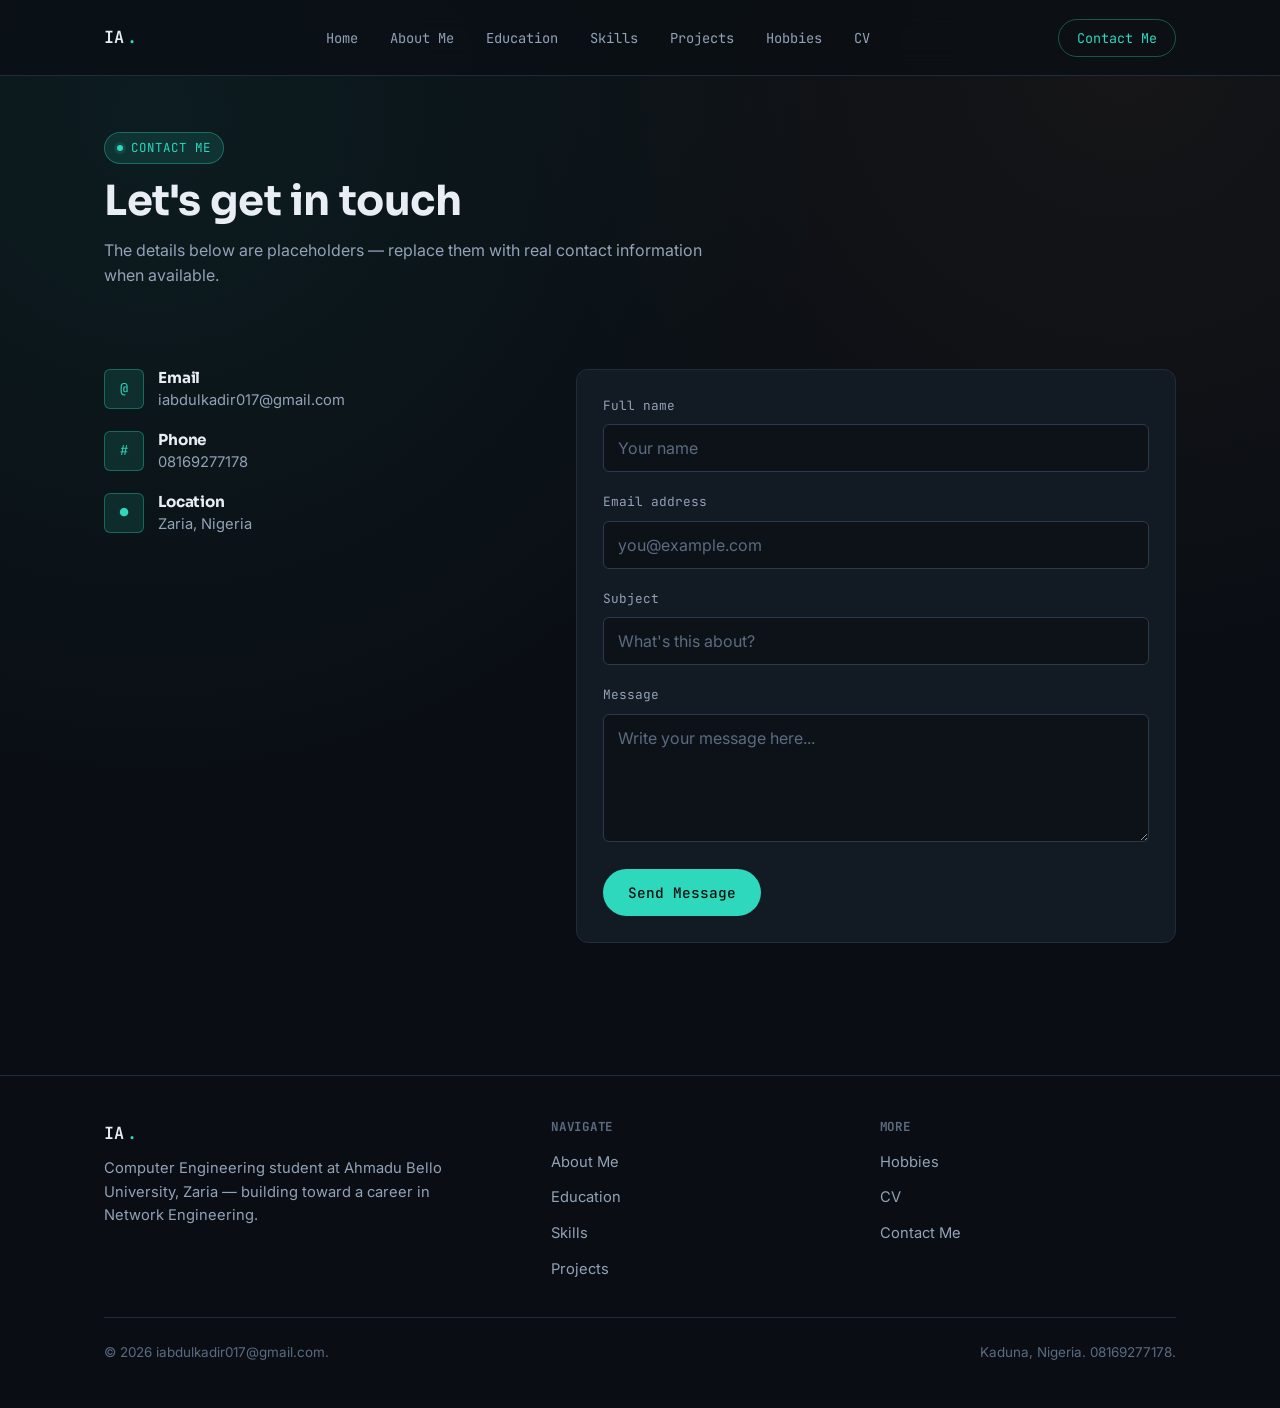
==== contact.html @ 361d0044 "Add files via upload" ====
<!DOCTYPE html>
<html lang="en">
<head>
  <meta charset="UTF-8" />
  <meta name="viewport" content="width=device-width, initial-scale=1.0" />
  <title>Contact Me | Ibrahim Abdulkadir</title>
  <meta name="description" content="Get in touch with Ibrahim Abdulkadir — Computer Engineering student at Ahmadu Bello University, Zaria." />
  <link rel="preconnect" href="https://fonts.googleapis.com" />
  <link rel="preconnect" href="https://fonts.gstatic.com" crossorigin />
  <link href="https://fonts.googleapis.com/css2?family=Sora:wght@500;600;700&family=Inter:wght@400;500;600&family=JetBrains+Mono:wght@400;500&display=swap" rel="stylesheet" />
  <link rel="stylesheet" href="css/style.css" />
  <script type="application/ld+json">
  {
    "@context": "https://schema.org",
    "@type": "Person",
    "name": "Ibrahim Abdulkadir",
    "url": "contact.html"
  }
  </script>
</head>
<body>

  <header class="site-header">
    <div class="nav-wrap">
      <a href="index.html" class="logo">IA<span>.</span></a>
      <nav class="site-nav" aria-label="Primary">
        <ul>
          <li><a href="index.html">Home</a></li>
          <li><a href="about.html">About Me</a></li>
          <li><a href="education.html">Education</a></li>
          <li><a href="skills.html">Skills</a></li>
          <li><a href="projects.html">Projects</a></li>
          <li><a href="hobbies.html">Hobbies</a></li>
          <li><a href="cv.html">CV</a></li>
        </ul>
      </nav>
      <div class="nav-cta">
        <a href="contact.html" class="active">Contact Me</a>
      </div>
      <details class="mobile-nav">
        <summary aria-label="Open navigation menu"><span class="hamburger"></span></summary>
        <ul>
          <li><a href="index.html">Home</a></li>
          <li><a href="about.html">About Me</a></li>
          <li><a href="education.html">Education</a></li>
          <li><a href="skills.html">Skills</a></li>
          <li><a href="projects.html">Projects</a></li>
          <li><a href="hobbies.html">Hobbies</a></li>
          <li><a href="cv.html">CV</a></li>
          <li><a href="contact.html" class="active" aria-current="page">Contact</a></li>
        </ul>
      </details>
    </div>
  </header>

  <main>
    <section class="page-header container">
      <span class="eyebrow">Contact Me</span>
      <h1>Let's get in touch</h1>
      <p>The details below are placeholders — replace them with real contact information when available.</p>
    </section>

    <section class="section container">
      <div class="contact-grid">

        <div>
          <div class="contact-info-list">
            <div class="contact-info-item">
              <span class="contact-icon" aria-hidden="true">@</span>
              <div>
                <h3>Email</h3>
                <p>iabdulkadir017@gmail.com</p>
              </div>
            </div>
            <div class="contact-info-item">
              <span class="contact-icon" aria-hidden="true">#</span>
              <div>
                <h3>Phone</h3>
                <p>08169277178</p>
              </div>
            </div>
            <div class="contact-info-item">
              <span class="contact-icon" aria-hidden="true">&#9679;</span>
              <div>
                <h3>Location</h3>
                <p>Zaria, Nigeria</p>
              </div>
            </div>
          </div>
        </div>

        <div class="card">
          <form>
            <div class="form-group">
              <label for="name">Full name</label>
              <input type="text" id="name" name="name" placeholder="Your name" />
            </div>
            <div class="form-group">
              <label for="email">Email address</label>
              <input type="email" id="email" name="email" placeholder="you@example.com" />
            </div>
            <div class="form-group">
              <label for="subject">Subject</label>
              <input type="text" id="subject" name="subject" placeholder="What's this about?" />
            </div>
            <div class="form-group">
              <label for="message">Message</label>
              <textarea id="message" name="message" rows="5" placeholder="Write your message here..."></textarea>
            </div>
            <div class="form-actions">
              <button type="submit" class="btn btn-primary">Send Message</button>
            </div>
          </form>
        </div>

      </div>
    </section>
  </main>

  <footer class="site-footer">
    <div class="container">
      <div class="footer-grid">
        <div class="footer-brand">
          <a href="index.html" class="logo">IA<span>.</span></a>
          <p>Computer Engineering student at Ahmadu Bello University, Zaria — building toward a career in Network Engineering.</p>
        </div>
        <div class="footer-col">
          <h4>Navigate</h4>
          <ul>
            <li><a href="about.html">About Me</a></li>
            <li><a href="education.html">Education</a></li>
            <li><a href="skills.html">Skills</a></li>
            <li><a href="projects.html">Projects</a></li>
          </ul>
        </div>
        <div class="footer-col">
          <h4>More</h4>
          <ul>
            <li><a href="hobbies.html">Hobbies</a></li>
            <li><a href="cv.html">CV</a></li>
            <li><a href="contact.html">Contact Me</a></li>
          </ul>
        </div>
      </div>
      <div class="footer-bottom">
        <p>&copy; 2026 iabdulkadir017@gmail.com.</p>
        <p>Kaduna, Nigeria. 08169277178.</p>
      </div>
    </div>
  </footer>

</body>
</html>
---- css/style.css ----
:root {

  --bg: #0a0e14;
  --bg-elevated: #0d1219;
  --surface: #121a24;
  --surface-hover: #17212e;
  --border: #212c3a;
  --border-strong: #2c3a4b;

  --text: #e9eef5;
  --text-muted: #93a2b7;
  --text-faint: #5b6b80;

  --accent: #2dd8bd;
  --accent-strong: #45f0d4;
  --accent-soft: rgba(45, 216, 189, 0.12);
  --accent-border: rgba(45, 216, 189, 0.35);

  --amber: #f2a65a;
  --amber-soft: rgba(242, 166, 90, 0.12);

  --danger: #ef6b6b;

  --font-display: "Sora", "Segoe UI", sans-serif;
  --font-body: "Inter", "Segoe UI", sans-serif;
  --font-mono: "JetBrains Mono", "Consolas", monospace;

  --radius-sm: 6px;
  --radius-md: 12px;
  --radius-lg: 20px;
  --radius-pill: 999px;

  --container: 1120px;
  --header-h: 76px;

  --ease: cubic-bezier(0.4, 0, 0.2, 1);
}

*,
*::before,
*::after {
  box-sizing: border-box;
}

html {
  scroll-behavior: smooth;
}

@media (prefers-reduced-motion: reduce) {
  html {
    scroll-behavior: auto;
  }
  *,
  *::before,
  *::after {
    animation-duration: 0.01ms !important;
    animation-iteration-count: 1 !important;
    transition-duration: 0.01ms !important;
  }
}

body {
  margin: 0;
  background-color: var(--bg);
  background-image:
    radial-gradient(circle at 12% 8%, rgba(45, 216, 189, 0.07), transparent 40%),
    radial-gradient(circle at 88% 4%, rgba(242, 166, 90, 0.05), transparent 35%);
  color: var(--text);
  font-family: var(--font-body);
  font-size: 16px;
  line-height: 1.6;
  -webkit-font-smoothing: antialiased;
}

img {
  max-width: 100%;
  display: block;
}

a {
  color: inherit;
  text-decoration: none;
}

ul {
  list-style: none;
  margin: 0;
  padding: 0;
}

h1, h2, h3, h4, h5 {
  font-family: var(--font-display);
  line-height: 1.15;
  margin: 0;
  letter-spacing: -0.01em;
}

p {
  margin: 0;
}

button, input, textarea, select {
  font-family: inherit;
  font-size: inherit;
  color: inherit;
}

a:focus-visible,
button:focus-visible,
summary:focus-visible,
input:focus-visible,
textarea:focus-visible,
details > summary:focus-visible {
  outline: 2px solid var(--accent);
  outline-offset: 3px;
  border-radius: var(--radius-sm);
}

::selection {
  background: var(--accent-soft);
  color: var(--accent-strong);
}

.container {
  width: 100%;
  max-width: var(--container);
  margin-inline: auto;
  padding-inline: 24px;
}

main {
  display: block;
  padding-top: var(--header-h);
}

.section {
  padding-block: 72px;
}

.section--tight {
  padding-block: 48px;
}

.section-head {
  margin-bottom: 40px;
  max-width: 640px;
}

.eyebrow {
  display: inline-flex;
  align-items: center;
  gap: 8px;
  font-family: var(--font-mono);
  font-size: 0.78rem;
  letter-spacing: 0.08em;
  text-transform: uppercase;
  color: var(--accent);
  background: var(--accent-soft);
  border: 1px solid var(--accent-border);
  padding: 5px 12px;
  border-radius: var(--radius-pill);
  margin-bottom: 16px;
}

.eyebrow::before {
  content: "";
  width: 6px;
  height: 6px;
  border-radius: 50%;
  background: var(--accent);
  box-shadow: 0 0 0 3px var(--accent-soft);
}

.section-head h2 {
  font-size: clamp(1.6rem, 1.3rem + 1.2vw, 2.2rem);
  margin-bottom: 12px;
}

.section-head p {
  color: var(--text-muted);
  font-size: 1.02rem;
}

.divider {
  height: 1px;
  background: linear-gradient(90deg, transparent, var(--border-strong), transparent);
  border: none;
  margin: 0;
}

.site-header {
  position: fixed;
  inset-inline: 0;
  top: 0;
  height: var(--header-h);
  z-index: 100;
  background: rgba(10, 14, 20, 0.72);
  backdrop-filter: blur(14px);
  -webkit-backdrop-filter: blur(14px);
  border-bottom: 1px solid var(--border);
}

.nav-wrap {
  max-width: var(--container);
  margin-inline: auto;
  padding-inline: 24px;
  height: 100%;
  display: flex;
  align-items: center;
  justify-content: space-between;
  gap: 24px;
}

.logo {
  font-family: var(--font-mono);
  font-weight: 600;
  font-size: 1.05rem;
  letter-spacing: 0.02em;
  color: var(--text);
  display: inline-flex;
  align-items: baseline;
  gap: 2px;
}

.logo span {
  color: var(--accent);
}

.site-nav {
  display: none;
}

.site-nav ul {
  display: flex;
  align-items: center;
  gap: 4px;
}

.site-nav a {
  font-family: var(--font-mono);
  font-size: 0.86rem;
  color: var(--text-muted);
  padding: 9px 14px;
  border-radius: var(--radius-pill);
  transition: color 0.2s var(--ease), background-color 0.2s var(--ease);
}

.site-nav a:hover {
  color: var(--text);
  background: var(--surface-hover);
}

.site-nav a.active {
  color: var(--bg);
  background: var(--accent);
}

.nav-cta {
  display: none;
}

.nav-cta a {
  font-family: var(--font-mono);
  font-size: 0.84rem;
  padding: 9px 18px;
  border: 1px solid var(--accent-border);
  border-radius: var(--radius-pill);
  color: var(--accent);
  transition: background-color 0.2s var(--ease), color 0.2s var(--ease);
}

.nav-cta a:hover {
  background: var(--accent);
  color: var(--bg);
}

@media (min-width: 900px) {
  .site-nav { display: block; }
  .nav-cta { display: block; }
  .mobile-nav { display: none; }
}

.mobile-nav {
  position: relative;
}

.mobile-nav summary {
  list-style: none;
  cursor: pointer;
  width: 42px;
  height: 42px;
  border: 1px solid var(--border-strong);
  border-radius: var(--radius-sm);
  display: flex;
  align-items: center;
  justify-content: center;
}

.mobile-nav summary::-webkit-details-marker {
  display: none;
}

.hamburger,
.hamburger::before,
.hamburger::after {
  width: 18px;
  height: 2px;
  background: var(--text);
  display: block;
  position: relative;
  transition: transform 0.2s var(--ease), opacity 0.2s var(--ease);
}

.hamburger::before,
.hamburger::after {
  content: "";
  position: absolute;
  left: 0;
}

.hamburger::before { top: -6px; }
.hamburger::after { top: 6px; }

.mobile-nav[open] summary .hamburger {
  background: transparent;
}
.mobile-nav[open] summary .hamburger::before {
  transform: translateY(6px) rotate(45deg);
}
.mobile-nav[open] summary .hamburger::after {
  transform: translateY(-6px) rotate(-45deg);
}

.mobile-nav ul {
  position: absolute;
  top: calc(100% + 12px);
  right: 0;
  min-width: 200px;
  background: var(--surface);
  border: 1px solid var(--border-strong);
  border-radius: var(--radius-md);
  padding: 8px;
  box-shadow: 0 20px 40px rgba(0, 0, 0, 0.45);
}

.mobile-nav ul li a {
  display: block;
  font-family: var(--font-mono);
  font-size: 0.9rem;
  color: var(--text-muted);
  padding: 10px 14px;
  border-radius: var(--radius-sm);
}

.mobile-nav ul li a:hover,
.mobile-nav ul li a.active {
  color: var(--text);
  background: var(--surface-hover);
}

.btn {
  display: inline-flex;
  align-items: center;
  justify-content: center;
  gap: 8px;
  font-family: var(--font-mono);
  font-size: 0.9rem;
  font-weight: 500;
  padding: 13px 24px;
  border-radius: var(--radius-pill);
  border: 1px solid transparent;
  transition: transform 0.18s var(--ease), background-color 0.18s var(--ease),
    border-color 0.18s var(--ease), color 0.18s var(--ease);
  cursor: pointer;
}

.btn:hover {
  transform: translateY(-2px);
}

.btn-primary {
  background: var(--accent);
  color: #06110e;
}

.btn-primary:hover {
  background: var(--accent-strong);
}

.btn-outline {
  border-color: var(--border-strong);
  color: var(--text);
  background: transparent;
}

.btn-outline:hover {
  border-color: var(--accent-border);
  color: var(--accent);
}

.btn-block {
  width: 100%;
}

.hero-actions,
.form-actions {
  display: flex;
  flex-wrap: wrap;
  gap: 14px;
}

.hero {
  padding-block: 64px 40px;
  position: relative;
  overflow: hidden;
}

.hero-grid {
  display: grid;
  grid-template-columns: 1fr;
  gap: 48px;
  align-items: center;
}

.hero-kicker {
  font-family: var(--font-mono);
  color: var(--accent);
  font-size: 0.92rem;
  letter-spacing: 0.04em;
  margin-bottom: 10px;
}

.hero h1 {
  font-size: clamp(2.2rem, 1.7rem + 2.6vw, 3.6rem);
  margin-bottom: 8px;
}

.hero h1 .accent-text {
  color: var(--accent);
}

.hero-role {
  font-family: var(--font-display);
  font-weight: 500;
  font-size: clamp(1.05rem, 1rem + 0.4vw, 1.3rem);
  color: var(--text-muted);
  margin-bottom: 18px;
}

.hero-desc {
  color: var(--text-muted);
  font-size: 1.02rem;
  max-width: 52ch;
  margin-bottom: 30px;
}

.hero-figure {
  position: relative;
  width: min(340px, 78vw);
  margin-inline: auto;
  justify-self: center;
}

.node-ring {
  position: relative;
  aspect-ratio: 3 / 4;
  border-radius: var(--radius-lg);
  padding: 10px;
}

.node-ring::after {
  content: "";
  position: absolute;
  inset: -34px;
  border: 1px solid var(--border);
  border-radius: calc(var(--radius-lg) + 34px);
}

.node-dot {
  position: absolute;
  width: 10px;
  height: 10px;
  border-radius: 50%;
  background: var(--accent);
  box-shadow: 0 0 0 4px var(--accent-soft), 0 0 16px rgba(45, 216, 189, 0.6);
  animation: pulse 2.6s ease-in-out infinite;
}

.node-dot--1 { top: -6px; left: 18%; animation-delay: 0s; }
.node-dot--2 { top: 30%; right: -10px; background: var(--amber); box-shadow: 0 0 0 4px var(--amber-soft); animation-delay: 0.6s; }
.node-dot--3 { bottom: -6px; left: 55%; animation-delay: 1.2s; }

@keyframes pulse {
  0%, 100% { transform: scale(1); opacity: 1; }
  50% { transform: scale(1.35); opacity: 0.65; }
}

.node-ring-inner {
  position: relative;
  width: 100%;
  height: 100%;
  border-radius: var(--radius-lg);
  overflow: hidden;
  border: 1px solid var(--border-strong);
  background: var(--surface);
}

.node-ring-inner img {
  width: 100%;
  height: 100%;
  object-fit: cover;
  object-position: center top;
}

.overview-grid {
  display: grid;
  grid-template-columns: 1fr;
  gap: 18px;
  margin-top: 56px;
}

.overview-card {
  background: var(--surface);
  border: 1px solid var(--border);
  border-radius: var(--radius-md);
  padding: 24px;
  transition: border-color 0.2s var(--ease), transform 0.2s var(--ease);
}

.overview-card:hover {
  border-color: var(--accent-border);
  transform: translateY(-3px);
}

.overview-card .tag {
  font-family: var(--font-mono);
  font-size: 0.76rem;
  letter-spacing: 0.06em;
  text-transform: uppercase;
  color: var(--accent);
  margin-bottom: 10px;
  display: block;
}

.overview-card h3 {
  font-size: 1.08rem;
  margin-bottom: 8px;
}

.overview-card p {
  color: var(--text-muted);
  font-size: 0.94rem;
}

.card {
  background: var(--surface);
  border: 1px solid var(--border);
  border-radius: var(--radius-md);
  padding: 26px;
  transition: border-color 0.2s var(--ease), transform 0.2s var(--ease);
}

.card:hover {
  border-color: var(--border-strong);
}

.card-title {
  font-size: 1.25rem;
  margin-bottom: 10px;
}

.card-text {
  color: var(--text-muted);
}

.eyebrow-amber {
  color: var(--amber);
  background: var(--amber-soft);
  border-color: rgba(242, 166, 90, 0.35);
}

.grid-2 {
  display: grid;
  grid-template-columns: 1fr;
  gap: 20px;
}

.grid-3 {
  display: grid;
  grid-template-columns: 1fr;
  gap: 20px;
}

@media (min-width: 640px) {
  .grid-2 { grid-template-columns: repeat(2, 1fr); }
  .grid-3 { grid-template-columns: repeat(2, 1fr); }
}

@media (min-width: 960px) {
  .grid-3 { grid-template-columns: repeat(3, 1fr); }
}

.timeline {
  position: relative;
  padding-left: 28px;
  border-left: 1px solid var(--border-strong);
  display: flex;
  flex-direction: column;
  gap: 36px;
}

.timeline-item {
  position: relative;
}

.timeline-item::before {
  content: "";
  position: absolute;
  left: -33.5px;
  top: 4px;
  width: 11px;
  height: 11px;
  border-radius: 50%;
  background: var(--bg);
  border: 2px solid var(--accent);
}

.timeline-item .period {
  font-family: var(--font-mono);
  font-size: 0.8rem;
  color: var(--accent);
  letter-spacing: 0.04em;
  margin-bottom: 6px;
  display: inline-block;
}

.timeline-item h3 {
  font-size: 1.15rem;
  margin-bottom: 4px;
}

.timeline-item .org {
  color: var(--text-muted);
  font-size: 0.95rem;
  margin-bottom: 10px;
}

.timeline-item p.note {
  color: var(--text-muted);
  font-size: 0.94rem;
  max-width: 60ch;
}

.pill-row {
  display: flex;
  flex-wrap: wrap;
  gap: 8px;
  margin-top: 10px;
}

.pill {
  font-family: var(--font-mono);
  font-size: 0.76rem;
  color: var(--text-muted);
  border: 1px solid var(--border-strong);
  padding: 4px 11px;
  border-radius: var(--radius-pill);
}

.skills-category {
  margin-bottom: 44px;
}

.skills-category h3 {
  font-family: var(--font-mono);
  font-size: 0.85rem;
  letter-spacing: 0.08em;
  text-transform: uppercase;
  color: var(--amber);
  margin-bottom: 18px;
  display: flex;
  align-items: center;
  gap: 10px;
}

.skills-category h3::after {
  content: "";
  flex: 1;
  height: 1px;
  background: var(--border-strong);
}

.skill-list {
  display: grid;
  grid-template-columns: 1fr;
  gap: 12px;
}

@media (min-width: 640px) {
  .skill-list { grid-template-columns: repeat(2, 1fr); }
}

.skill-chip {
  display: flex;
  align-items: center;
  justify-content: space-between;
  gap: 12px;
  background: var(--surface);
  border: 1px solid var(--border);
  border-radius: var(--radius-sm);
  padding: 14px 16px;
  transition: border-color 0.2s var(--ease), background-color 0.2s var(--ease);
}

.skill-chip:hover {
  border-color: var(--accent-border);
  background: var(--surface-hover);
}

.skill-chip .skill-name {
  font-size: 0.96rem;
}

.skill-level {
  font-family: var(--font-mono);
  font-size: 0.72rem;
  letter-spacing: 0.04em;
  text-transform: uppercase;
  color: var(--accent);
  background: var(--accent-soft);
  border: 1px solid var(--accent-border);
  padding: 3px 10px;
  border-radius: var(--radius-pill);
  white-space: nowrap;
}

.skill-bar-grid {
  display: grid;
  grid-template-columns: 1fr;
  gap: 18px;
}

@media (min-width: 640px) {
  .skill-bar-grid { grid-template-columns: repeat(2, 1fr); }
}

.skill-bar-card {
  background: var(--surface);
  border: 1px solid var(--border);
  border-radius: var(--radius-sm);
  padding: 18px 20px;
  transition: border-color 0.2s var(--ease), background-color 0.2s var(--ease);
}

.skill-bar-card:hover {
  border-color: var(--accent-border);
  background: var(--surface-hover);
}

.skill-bar-top {
  display: flex;
  align-items: center;
  justify-content: space-between;
  gap: 12px;
  margin-bottom: 12px;
}

.skill-bar-top .skill-name {
  font-size: 0.96rem;
}

.skill-percent {
  font-family: var(--font-mono);
  font-size: 0.8rem;
  color: var(--accent);
}

.skill-bar-track {
  width: 100%;
  height: 8px;
  background: var(--bg-elevated);
  border: 1px solid var(--border);
  border-radius: var(--radius-pill);
  overflow: hidden;
}

.skill-bar-fill {
  height: 100%;
  border-radius: var(--radius-pill);
  background: linear-gradient(90deg, var(--accent), var(--accent-strong));
}

.bar-80 { width: 80%; }
.bar-70 { width: 70%; }
.bar-50 { width: 50%; }

.project-card {
  background: var(--surface);
  border: 1px solid var(--border);
  border-radius: var(--radius-md);
  overflow: hidden;
  display: flex;
  flex-direction: column;
  transition: border-color 0.2s var(--ease), transform 0.2s var(--ease);
}

.project-card:hover {
  border-color: var(--accent-border);
  transform: translateY(-4px);
}

.project-media {
  aspect-ratio: 16 / 9;
  background: linear-gradient(135deg, var(--bg-elevated), var(--surface-hover));
  border-bottom: 1px solid var(--border);
  display: flex;
  align-items: center;
  justify-content: center;
  color: var(--text-faint);
  font-family: var(--font-mono);
  font-size: 0.8rem;
}

.project-body {
  padding: 24px;
  display: flex;
  flex-direction: column;
  gap: 10px;
  flex: 1;
}

.project-top {
  display: flex;
  align-items: center;
  justify-content: space-between;
  gap: 10px;
}

.project-body h3 {
  font-size: 1.15rem;
}

.project-year {
  font-family: var(--font-mono);
  font-size: 0.78rem;
  color: var(--accent);
  white-space: nowrap;
}

.project-body p {
  color: var(--text-muted);
  font-size: 0.95rem;
}

.project-card.is-placeholder {
  border-style: dashed;
  border-color: var(--border-strong);
}

.project-card.is-placeholder .project-media {
  color: var(--text-faint);
}

.project-card.is-placeholder p,
.project-card.is-placeholder h3 {
  color: var(--text-faint);
}

.project-link {
  margin-top: auto;
  font-family: var(--font-mono);
  font-size: 0.85rem;
  color: var(--accent);
  display: inline-flex;
  align-items: center;
  gap: 6px;
}

.project-link::after {
  content: "\2192";
  transition: transform 0.2s var(--ease);
}

.project-card:hover .project-link::after {
  transform: translateX(3px);
}

.placeholder-card {
  border-style: dashed;
  border-color: var(--border-strong);
  text-align: center;
  padding: 34px 20px;
}

.placeholder-card .placeholder-icon {
  width: 46px;
  height: 46px;
  border-radius: 50%;
  border: 1px dashed var(--border-strong);
  display: flex;
  align-items: center;
  justify-content: center;
  margin: 0 auto 16px;
  font-family: var(--font-mono);
  color: var(--text-faint);
}

.placeholder-card h3 {
  font-size: 1rem;
  color: var(--text-muted);
  margin-bottom: 6px;
}

.placeholder-card p {
  color: var(--text-faint);
  font-size: 0.9rem;
  font-style: italic;
}

.hobby-card {
  text-align: center;
  padding: 34px 20px;
}

.hobby-card .hobby-icon {
  width: 46px;
  height: 46px;
  border-radius: 50%;
  border: 1px solid var(--accent-border);
  background: var(--accent-soft);
  display: flex;
  align-items: center;
  justify-content: center;
  margin: 0 auto 16px;
  font-family: var(--font-mono);
  color: var(--accent);
}

.hobby-card h3 {
  font-size: 1.05rem;
  color: var(--text);
}

.cv-sheet {
  background: var(--surface);
  border: 1px solid var(--border);
  border-radius: var(--radius-lg);
  padding: clamp(24px, 4vw, 48px);
}

.cv-head {
  display: flex;
  flex-wrap: wrap;
  justify-content: space-between;
  align-items: flex-start;
  gap: 20px;
  padding-bottom: 28px;
  margin-bottom: 28px;
  border-bottom: 1px solid var(--border-strong);
}

.cv-head h2 {
  font-size: 1.7rem;
  margin-bottom: 6px;
}

.cv-head .role {
  color: var(--accent);
  font-family: var(--font-mono);
  font-size: 0.92rem;
}

.cv-block {
  margin-bottom: 30px;
}

.cv-block h3 {
  font-family: var(--font-mono);
  font-size: 0.8rem;
  letter-spacing: 0.08em;
  text-transform: uppercase;
  color: var(--amber);
  margin-bottom: 16px;
}

.cv-entry {
  display: flex;
  flex-wrap: wrap;
  justify-content: space-between;
  gap: 6px 16px;
  padding: 12px 0;
  border-bottom: 1px dashed var(--border);
}

.cv-entry:last-child {
  border-bottom: none;
}

.cv-entry .cv-entry-title {
  font-weight: 600;
  font-size: 0.98rem;
}

.cv-entry .cv-entry-org {
  color: var(--text-muted);
  font-size: 0.9rem;
}

.cv-entry .cv-entry-period {
  font-family: var(--font-mono);
  font-size: 0.82rem;
  color: var(--text-faint);
  white-space: nowrap;
}

.cv-skill-groups {
  display: grid;
  grid-template-columns: 1fr;
  gap: 18px;
}

@media (min-width: 720px) {
  .cv-skill-groups { grid-template-columns: repeat(2, 1fr); }
}

.cv-skill-groups h4 {
  font-size: 0.88rem;
  color: var(--text);
  margin-bottom: 8px;
}

.cv-skill-groups .pill-row {
  margin-top: 0;
}

.cv-objective {
  color: var(--text-muted);
  font-size: 0.98rem;
  max-width: 70ch;
}

.placeholder-text {
  color: var(--text-faint);
  font-style: italic;
}

.cv-download {
  margin-top: 34px;
  display: flex;
  flex-wrap: wrap;
  align-items: center;
  gap: 16px;
}

.cv-download-note {
  font-size: 0.86rem;
  color: var(--text-faint);
}

.contact-grid {
  display: grid;
  grid-template-columns: 1fr;
  gap: 28px;
}

@media (min-width: 860px) {
  .contact-grid { grid-template-columns: 0.85fr 1.15fr; }
}

.contact-info-list {
  display: flex;
  flex-direction: column;
  gap: 18px;
}

.contact-info-item {
  display: flex;
  gap: 14px;
  align-items: flex-start;
}

.contact-icon {
  width: 40px;
  height: 40px;
  flex-shrink: 0;
  border-radius: var(--radius-sm);
  background: var(--accent-soft);
  border: 1px solid var(--accent-border);
  display: flex;
  align-items: center;
  justify-content: center;
  font-family: var(--font-mono);
  color: var(--accent);
  font-size: 0.85rem;
}

.contact-info-item h3 {
  font-size: 0.95rem;
  margin-bottom: 3px;
}

.contact-info-item p {
  color: var(--text-muted);
  font-size: 0.92rem;
}

.form-group {
  margin-bottom: 20px;
}

.form-group label {
  display: block;
  font-family: var(--font-mono);
  font-size: 0.8rem;
  color: var(--text-muted);
  margin-bottom: 8px;
}

.form-group input,
.form-group textarea {
  width: 100%;
  background: var(--bg-elevated);
  border: 1px solid var(--border-strong);
  border-radius: var(--radius-sm);
  padding: 13px 14px;
  color: var(--text);
  transition: border-color 0.2s var(--ease), background-color 0.2s var(--ease);
}

.form-group input::placeholder,
.form-group textarea::placeholder {
  color: var(--text-faint);
}

.form-group input:hover,
.form-group textarea:hover {
  border-color: var(--border-strong);
}

.form-group input:focus,
.form-group textarea:focus {
  outline: none;
  border-color: var(--accent);
  background: var(--surface);
}

.form-note {
  background: var(--amber-soft);
  border: 1px solid rgba(242, 166, 90, 0.35);
  color: var(--amber);
  font-size: 0.86rem;
  padding: 12px 16px;
  border-radius: var(--radius-sm);
  margin-bottom: 24px;
}

.site-footer {
  border-top: 1px solid var(--border);
  padding-block: 44px;
  margin-top: 60px;
}

.footer-grid {
  display: grid;
  grid-template-columns: 1fr;
  gap: 32px;
}

@media (min-width: 720px) {
  .footer-grid { grid-template-columns: 1.4fr 1fr 1fr; }
}

.footer-brand .logo {
  margin-bottom: 10px;
  display: inline-flex;
}

.footer-brand p {
  color: var(--text-muted);
  font-size: 0.92rem;
  max-width: 40ch;
}

.footer-col h4 {
  font-family: var(--font-mono);
  font-size: 0.78rem;
  letter-spacing: 0.06em;
  text-transform: uppercase;
  color: var(--text-faint);
  margin-bottom: 14px;
}

.footer-col ul {
  display: flex;
  flex-direction: column;
  gap: 10px;
}

.footer-col a {
  color: var(--text-muted);
  font-size: 0.92rem;
  transition: color 0.2s var(--ease);
}

.footer-col a:hover {
  color: var(--accent);
}

.footer-bottom {
  margin-top: 36px;
  padding-top: 24px;
  border-top: 1px solid var(--border);
  display: flex;
  flex-wrap: wrap;
  justify-content: space-between;
  gap: 10px;
  font-size: 0.84rem;
  color: var(--text-faint);
}

.page-header {
  padding-block: 56px 8px;
}

.page-header .eyebrow {
  margin-bottom: 14px;
}

.page-header h1 {
  font-size: clamp(1.8rem, 1.5rem + 1.4vw, 2.6rem);
  margin-bottom: 12px;
}

.page-header p {
  color: var(--text-muted);
  max-width: 60ch;
  font-size: 1rem;
}

@media (min-width: 860px) {
  .hero-grid {
    grid-template-columns: 1.1fr 0.9fr;
  }
  .hero-figure {
    order: 2;
    margin-inline: 0;
    justify-self: end;
  }
  .overview-grid {
    grid-template-columns: repeat(3, 1fr);
  }
}

@media (min-width: 1080px) {
  .cv-entry {
    align-items: baseline;
  }
}
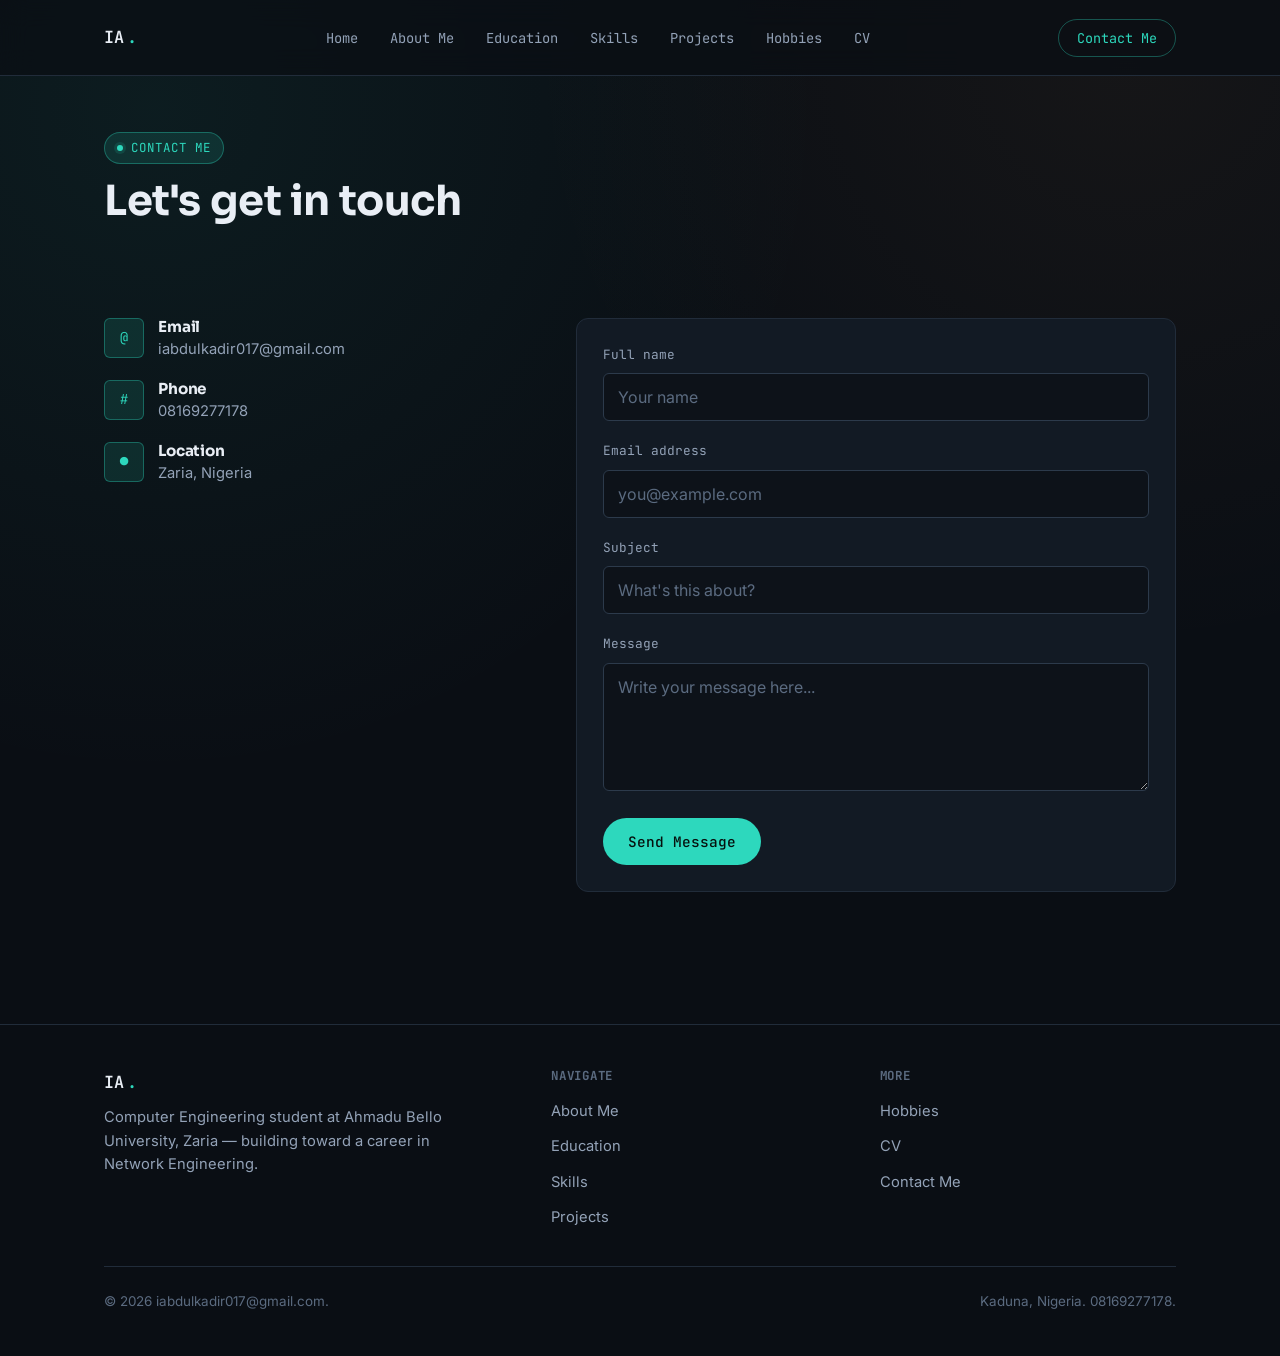
==== commit cac88910: "Remove placeholder text from contact section Removed placeholder contact information text." ====
--- a/contact.html
+++ b/contact.html
@@ -15,6 +15,9 @@
     "@type": "Person",
     "name": "Ibrahim Abdulkadir",
     "url": "contact.html"
+    "email": "mailto:iabdulkadir017@gmail.com",
+    "phone": "08169277178",
+    "location": "Zaria, Nigeria"
   }
   </script>
 </head>
@@ -57,8 +60,7 @@
     <section class="page-header container">
       <span class="eyebrow">Contact Me</span>
       <h1>Let's get in touch</h1>
-      <p>The details below are placeholders — replace them with real contact information when available.</p>
-    </section>
+          </section>
 
     <section class="section container">
       <div class="contact-grid">
@@ -69,7 +71,7 @@
               <span class="contact-icon" aria-hidden="true">@</span>
               <div>
                 <h3>Email</h3>
-                <p>iabdulkadir017@gmail.com</p>
+                <p><a href="mailto:iabdulkadir017@gmail.com">iabdulkadir017@gmail.com</a></p>
               </div>
             </div>
             <div class="contact-info-item">
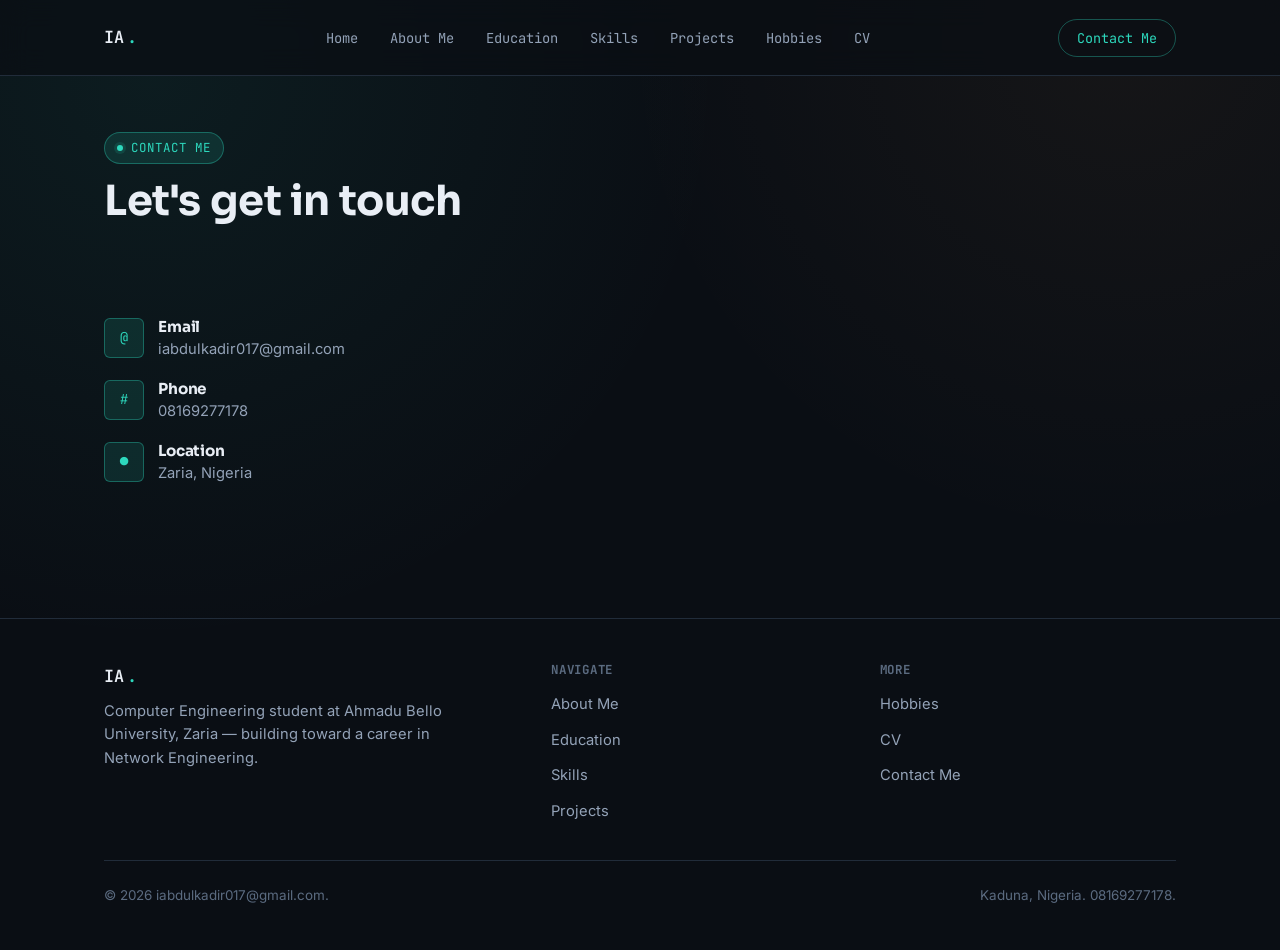
==== commit 2290dbf7: "Make phone number clickable and remove contact form Updated phone number to be a clickable link and " ====
--- a/contact.html
+++ b/contact.html
@@ -14,7 +14,7 @@
     "@context": "https://schema.org",
     "@type": "Person",
     "name": "Ibrahim Abdulkadir",
-    "url": "contact.html"
+    "url": "contact.html",
     "email": "mailto:iabdulkadir017@gmail.com",
     "phone": "08169277178",
     "location": "Zaria, Nigeria"
@@ -71,14 +71,18 @@
               <span class="contact-icon" aria-hidden="true">@</span>
               <div>
                 <h3>Email</h3>
-                <p><a href="mailto:iabdulkadir017@gmail.com">iabdulkadir017@gmail.com</a></p>
+                <p>
+                  <a href="mailto:iabdulkadir017@gmail.com?subject=Message%20from%20your%20Portfolio">
+                    iabdulkadir017@gmail.com
+                  </a>
+              </p>              
               </div>
             </div>
             <div class="contact-info-item">
               <span class="contact-icon" aria-hidden="true">#</span>
               <div>
                 <h3>Phone</h3>
-                <p>08169277178</p>
+                <p><a href="tel:08169277178">08169277178</a></p>              
               </div>
             </div>
             <div class="contact-info-item">
@@ -90,31 +94,6 @@
             </div>
           </div>
         </div>
-
-        <div class="card">
-          <form>
-            <div class="form-group">
-              <label for="name">Full name</label>
-              <input type="text" id="name" name="name" placeholder="Your name" />
-            </div>
-            <div class="form-group">
-              <label for="email">Email address</label>
-              <input type="email" id="email" name="email" placeholder="you@example.com" />
-            </div>
-            <div class="form-group">
-              <label for="subject">Subject</label>
-              <input type="text" id="subject" name="subject" placeholder="What's this about?" />
-            </div>
-            <div class="form-group">
-              <label for="message">Message</label>
-              <textarea id="message" name="message" rows="5" placeholder="Write your message here..."></textarea>
-            </div>
-            <div class="form-actions">
-              <button type="submit" class="btn btn-primary">Send Message</button>
-            </div>
-          </form>
-        </div>
-
       </div>
     </section>
   </main>
